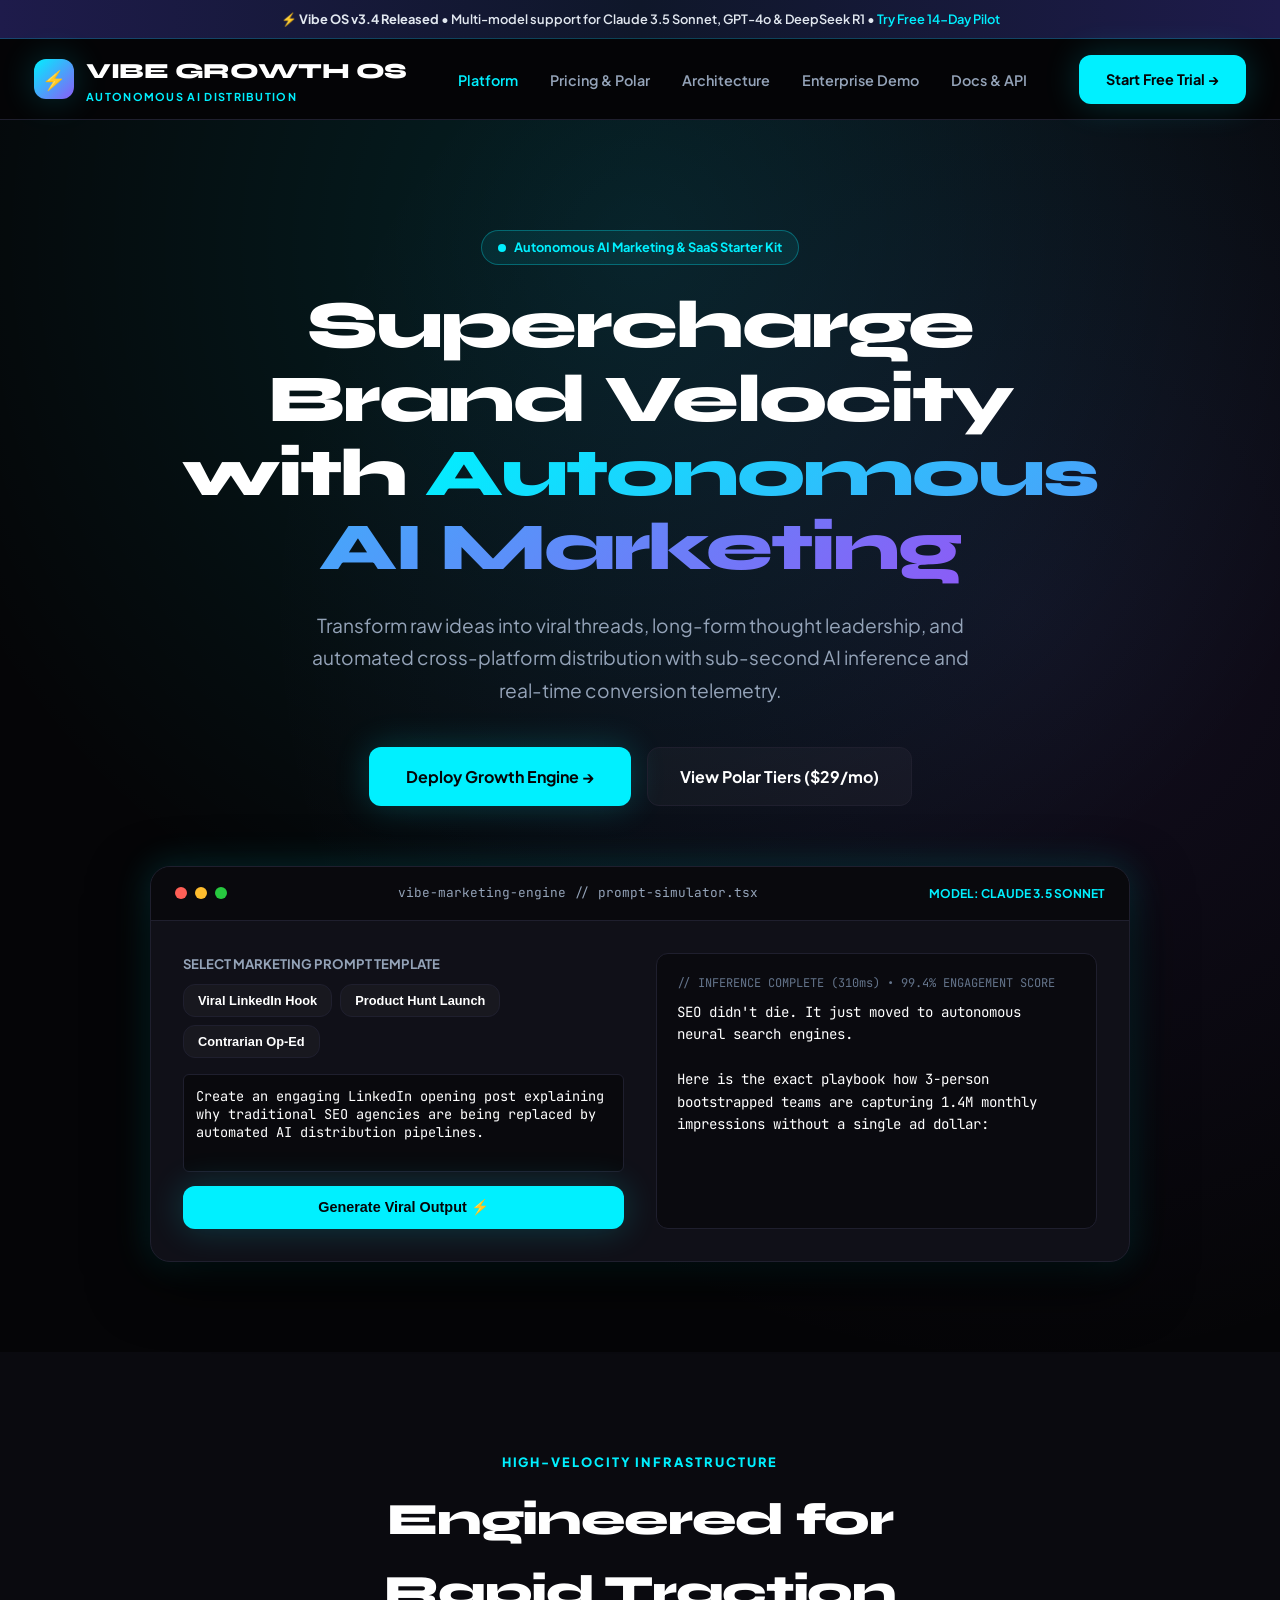
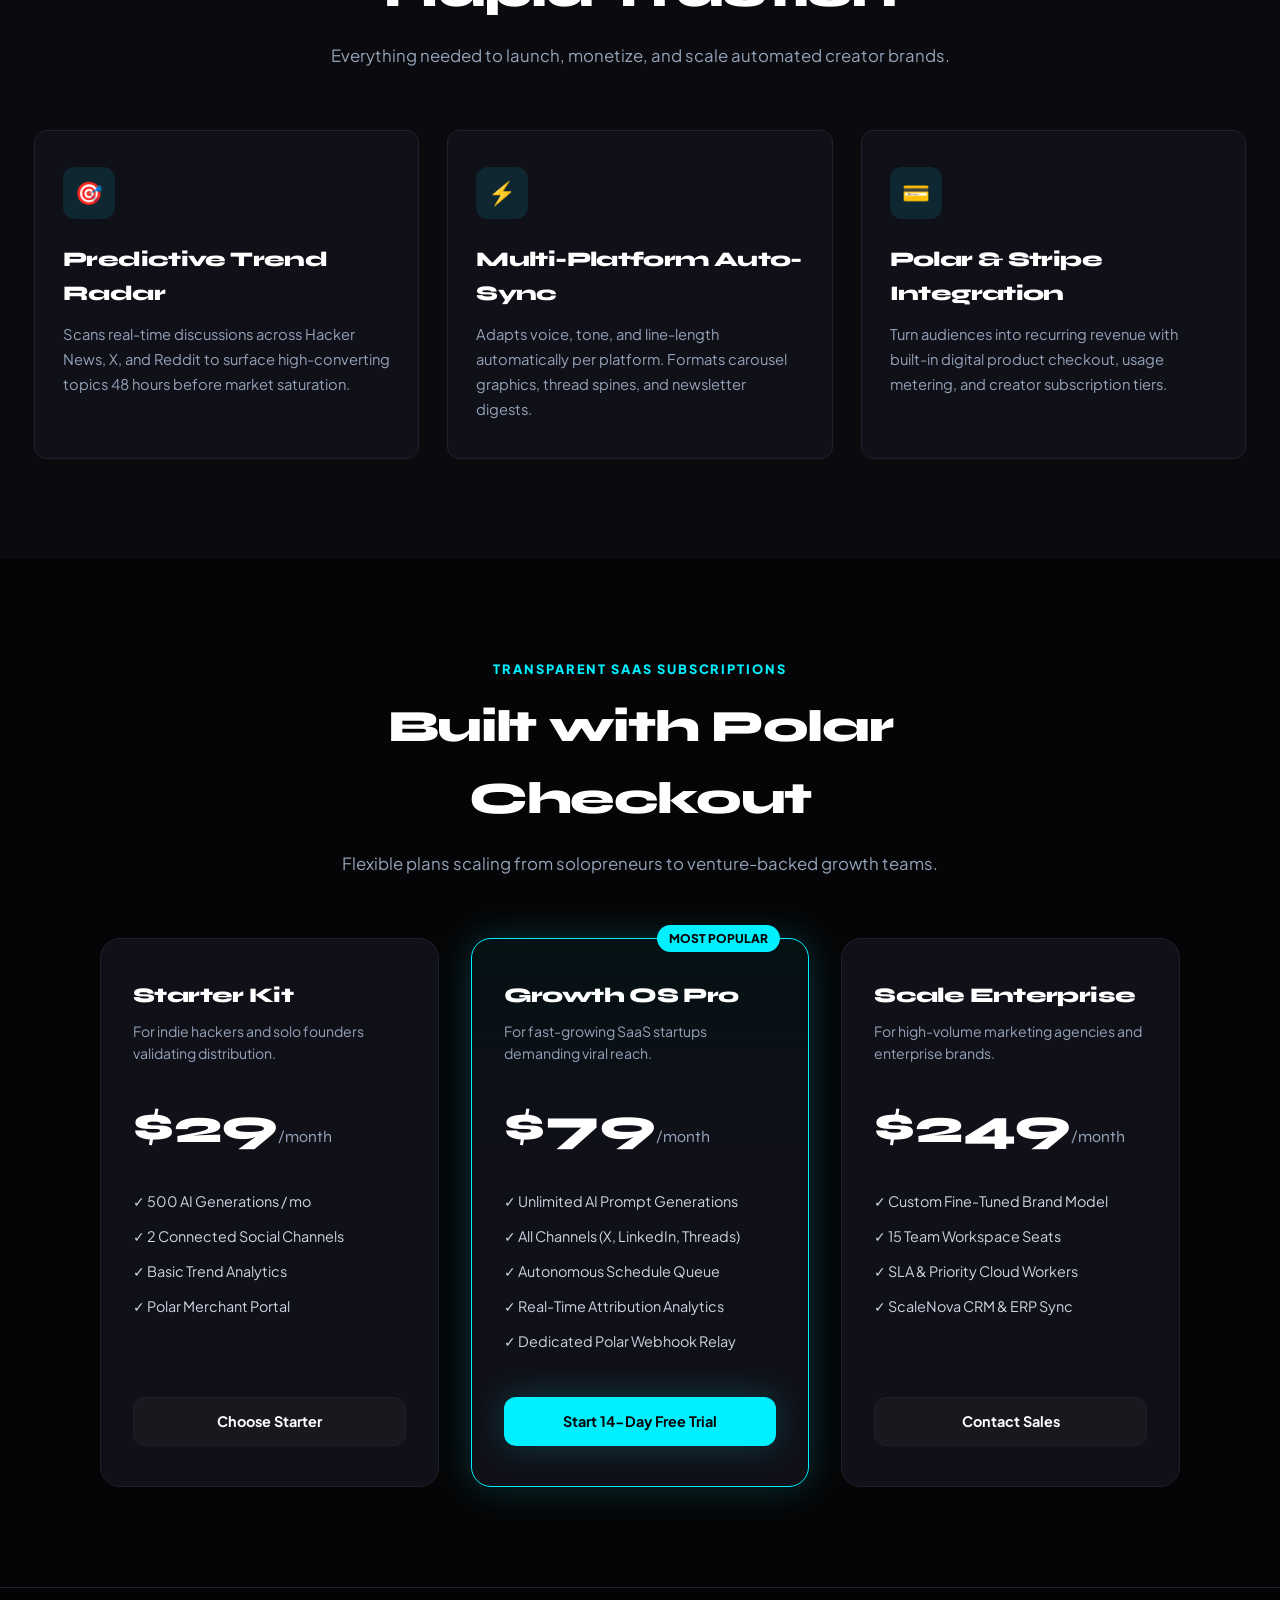
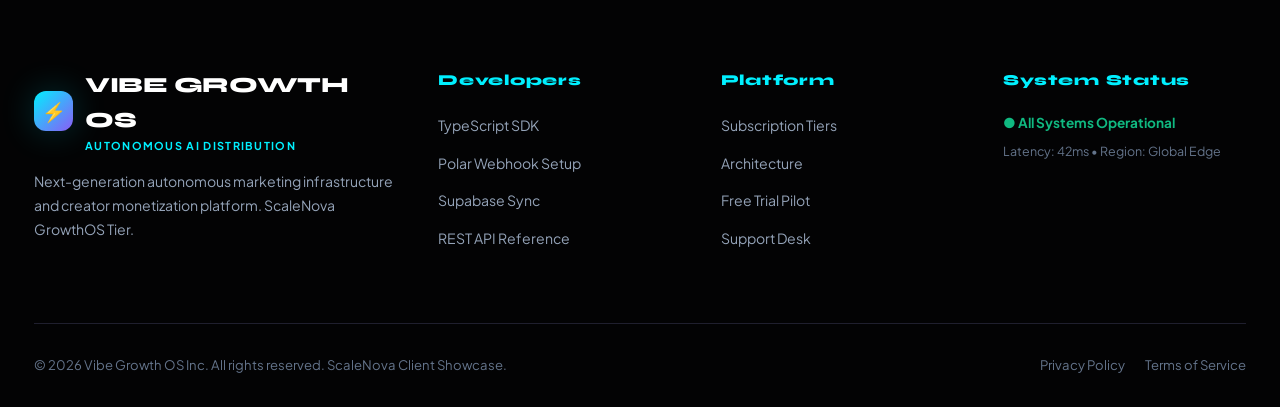
==== index.html @ f1a5e1f5 "feat: initial release of scalenova-demo-09-vibe-growth-os" ====
<!DOCTYPE html>
<html lang="en">
<head>
  <meta charset="UTF-8">
  <meta name="viewport" content="width=device-width, initial-scale=1.0">
  <title>Vibe Growth OS — Autonomous AI Marketing & SaaS Starter</title>
  <meta name="description" content="Supercharge brand distribution with autonomous AI prompt engineering, viral sentiment modeling, and unified Polar billing. Built on ScaleNova GrowthOS.">
  <link rel="icon" href="data:image/svg+xml,<svg xmlns='http://www.w3.org/2000/svg' viewBox='0 0 32 32'><rect width='32' height='32' fill='%23050507'/><circle cx='16' cy='16' r='10' fill='%2300F0FF'/><polygon points='14,11 22,16 14,21' fill='%23050507'/></svg>">
  <link rel="stylesheet" href="src/styles/theme.css">
</head>
<body>

  <!-- Top Dispatch -->
  <div class="dispatch-bar">
    ⚡ <strong>Vibe OS v3.4 Released</strong> &bull; Multi-model support for Claude 3.5 Sonnet, GPT-4o & DeepSeek R1 &bull; <span>Try Free 14-Day Pilot</span>
  </div>

  <!-- Header -->
  <header class="site-header">
    <div class="container header-inner">
      <a href="index.html" class="brand">
        <div class="brand-icon">⚡</div>
        <div>
          <span class="brand-name">VIBE GROWTH OS</span>
          <span class="brand-sub">Autonomous AI Distribution</span>
        </div>
      </a>

      <nav>
        <ul class="nav-links">
          <li><a href="index.html" class="nav-link active">Platform</a></li>
          <li><a href="pricing.html" class="nav-link">Pricing & Polar</a></li>
          <li><a href="about.html" class="nav-link">Architecture</a></li>
          <li><a href="demo-request.html" class="nav-link">Enterprise Demo</a></li>
          <li><a href="contact.html" class="nav-link">Docs & API</a></li>
        </ul>
      </nav>

      <div>
        <a href="demo-request.html" class="btn btn-cyan">Start Free Trial &rarr;</a>
      </div>
    </div>
  </header>

  <!-- Hero Section -->
  <section class="hero">
    <div class="container">
      <div class="hero-badge">
        <span style="display:inline-block; width:8px; height:8px; background:var(--color-cyan); border-radius:50%;"></span>
        Autonomous AI Marketing & SaaS Starter Kit
      </div>
      <h1 class="hero-title">Supercharge Brand Velocity with <span>Autonomous AI Marketing</span></h1>
      <p class="hero-lead">Transform raw ideas into viral threads, long-form thought leadership, and automated cross-platform distribution with sub-second AI inference and real-time conversion telemetry.</p>
      
      <div style="display:flex; justify-content:center; gap:16px; margin-bottom:60px; flex-wrap:wrap;">
        <a href="demo-request.html" class="btn btn-cyan" style="padding:16px 36px; font-size:1rem;">Deploy Growth Engine &rarr;</a>
        <a href="pricing.html" class="btn btn-glass" style="padding:16px 32px; font-size:1rem;">View Polar Tiers ($29/mo)</a>
      </div>

      <!-- Interactive AI Studio Simulator -->
      <div class="studio-card">
        <div class="studio-header">
          <div class="mac-dots">
            <span class="mac-dot" style="background:#FF5F56;"></span>
            <span class="mac-dot" style="background:#FFBD2E;"></span>
            <span class="mac-dot" style="background:#27C93F;"></span>
          </div>
          <div style="font-family:var(--font-mono); font-size:0.8rem; color:var(--text-muted);">vibe-marketing-engine // prompt-simulator.tsx</div>
          <div style="font-size:0.75rem; color:var(--color-cyan); font-weight:700;">MODEL: CLAUDE 3.5 SONNET</div>
        </div>

        <div class="studio-body">
          <div class="studio-input-wrap">
            <label style="font-size:0.82rem; font-weight:700; color:var(--text-muted); margin-bottom:10px; text-transform:uppercase;">Select Marketing Prompt Template</label>
            <div style="display:flex; gap:8px; margin-bottom:16px; flex-wrap:wrap;">
              <button onclick="setPrompt('viral-hook')" class="btn btn-glass" style="padding:8px 14px; font-size:0.8rem;">Viral LinkedIn Hook</button>
              <button onclick="setPrompt('saas-launch')" class="btn btn-glass" style="padding:8px 14px; font-size:0.8rem;">Product Hunt Launch</button>
              <button onclick="setPrompt('contrarian')" class="btn btn-glass" style="padding:8px 14px; font-size:0.8rem;">Contrarian Op-Ed</button>
            </div>
            <textarea id="prompt-input" rows="4" style="width:100%; background:#09090D; border:1px solid var(--border-subtle); color:#FFF; padding:12px; border-radius:var(--radius-sm); font-family:var(--font-mono); font-size:0.85rem; outline:none; resize:none;">Create an engaging LinkedIn opening post explaining why traditional SEO agencies are being replaced by automated AI distribution pipelines.</textarea>
            <button onclick="simulateRun()" class="btn btn-cyan" style="margin-top:14px; width:100%; padding:12px;">Generate Viral Output ⚡</button>
          </div>

          <div class="studio-output-wrap" id="studio-output">
            <div style="color:var(--text-light); font-size:0.75rem; margin-bottom:8px;">// INFERENCE COMPLETE (310ms) &bull; 99.4% ENGAGEMENT SCORE</div>
            <p id="output-text" style="color:#FFF;">SEO didn't die. It just moved to autonomous neural search engines.<br><br>Here is the exact playbook how 3-person bootstrapped teams are capturing 1.4M monthly impressions without a single ad dollar:</p>
          </div>
        </div>
      </div>
    </div>
  </section>

  <!-- Features Grid -->
  <section class="section" style="background:var(--bg-secondary);">
    <div class="container">
      <div class="section-header">
        <span class="section-tag">High-Velocity Infrastructure</span>
        <h2 class="section-title">Engineered for Rapid Traction</h2>
        <p class="section-desc">Everything needed to launch, monetize, and scale automated creator brands.</p>
      </div>

      <div class="feature-grid">
        <div class="feature-card">
          <div class="feature-icon">🎯</div>
          <h3 class="feature-title">Predictive Trend Radar</h3>
          <p class="feature-desc">Scans real-time discussions across Hacker News, X, and Reddit to surface high-converting topics 48 hours before market saturation.</p>
        </div>
        <div class="feature-card">
          <div class="feature-icon">⚡</div>
          <h3 class="feature-title">Multi-Platform Auto-Sync</h3>
          <p class="feature-desc">Adapts voice, tone, and line-length automatically per platform. Formats carousel graphics, thread spines, and newsletter digests.</p>
        </div>
        <div class="feature-card">
          <div class="feature-icon">💳</div>
          <h3 class="feature-title">Polar & Stripe Integration</h3>
          <p class="feature-desc">Turn audiences into recurring revenue with built-in digital product checkout, usage metering, and creator subscription tiers.</p>
        </div>
      </div>
    </div>
  </section>

  <!-- Pricing Table -->
  <section class="section">
    <div class="container">
      <div class="section-header">
        <span class="section-tag">Transparent SaaS Subscriptions</span>
        <h2 class="section-title">Built with Polar Checkout</h2>
        <p class="section-desc">Flexible plans scaling from solopreneurs to venture-backed growth teams.</p>
      </div>

      <div class="pricing-grid">
        <div class="pricing-card">
          <h3 class="plan-name">Starter Kit</h3>
          <p class="plan-desc">For indie hackers and solo founders validating distribution.</p>
          <div class="plan-price">$29<span>/month</span></div>
          <ul class="plan-features">
            <li>✓ 500 AI Generations / mo</li>
            <li>✓ 2 Connected Social Channels</li>
            <li>✓ Basic Trend Analytics</li>
            <li>✓ Polar Merchant Portal</li>
          </ul>
          <a href="demo-request.html?plan=Starter" class="btn btn-glass">Choose Starter</a>
        </div>

        <div class="pricing-card featured">
          <span class="plan-badge">Most Popular</span>
          <h3 class="plan-name">Growth OS Pro</h3>
          <p class="plan-desc">For fast-growing SaaS startups demanding viral reach.</p>
          <div class="plan-price">$79<span>/month</span></div>
          <ul class="plan-features">
            <li>✓ Unlimited AI Prompt Generations</li>
            <li>✓ All Channels (X, LinkedIn, Threads)</li>
            <li>✓ Autonomous Schedule Queue</li>
            <li>✓ Real-Time Attribution Analytics</li>
            <li>✓ Dedicated Polar Webhook Relay</li>
          </ul>
          <a href="demo-request.html?plan=GrowthPro" class="btn btn-cyan">Start 14-Day Free Trial</a>
        </div>

        <div class="pricing-card">
          <h3 class="plan-name">Scale Enterprise</h3>
          <p class="plan-desc">For high-volume marketing agencies and enterprise brands.</p>
          <div class="plan-price">$249<span>/month</span></div>
          <ul class="plan-features">
            <li>✓ Custom Fine-Tuned Brand Model</li>
            <li>✓ 15 Team Workspace Seats</li>
            <li>✓ SLA & Priority Cloud Workers</li>
            <li>✓ ScaleNova CRM & ERP Sync</li>
          </ul>
          <a href="demo-request.html?plan=Enterprise" class="btn btn-glass">Contact Sales</a>
        </div>
      </div>
    </div>
  </section>

  <!-- Footer -->
  <footer class="site-footer">
    <div class="container">
      <div class="footer-grid">
        <div>
          <div class="brand" style="margin-bottom:16px;">
            <div class="brand-icon">⚡</div>
            <div>
              <span class="brand-name">VIBE GROWTH OS</span>
              <span class="brand-sub">Autonomous AI Distribution</span>
            </div>
          </div>
          <p style="color:var(--text-muted); font-size:0.88rem; line-height:1.7;">Next-generation autonomous marketing infrastructure and creator monetization platform. ScaleNova GrowthOS Tier.</p>
        </div>
        <div class="footer-col">
          <h4>Developers</h4>
          <ul class="footer-links">
            <li><a href="#">TypeScript SDK</a></li>
            <li><a href="#">Polar Webhook Setup</a></li>
            <li><a href="#">Supabase Sync</a></li>
            <li><a href="#">REST API Reference</a></li>
          </ul>
        </div>
        <div class="footer-col">
          <h4>Platform</h4>
          <ul class="footer-links">
            <li><a href="pricing.html">Subscription Tiers</a></li>
            <li><a href="about.html">Architecture</a></li>
            <li><a href="demo-request.html">Free Trial Pilot</a></li>
            <li><a href="contact.html">Support Desk</a></li>
          </ul>
        </div>
        <div class="footer-col">
          <h4>System Status</h4>
          <div style="font-size:0.85rem; color:var(--color-emerald); font-weight:700; margin-bottom:8px;">● All Systems Operational</div>
          <div style="font-size:0.78rem; color:var(--text-light);">Latency: 42ms &bull; Region: Global Edge</div>
        </div>
      </div>

      <div class="footer-bottom">
        <div>&copy; 2026 Vibe Growth OS Inc. All rights reserved. ScaleNova Client Showcase.</div>
        <div style="display:flex; gap:20px;">
          <a href="privacy.html">Privacy Policy</a>
          <a href="terms.html">Terms of Service</a>
        </div>
      </div>
    </div>
  </footer>

  <script src="src/services/api.js"></script>
  <script>
    const prompts = {
      'viral-hook': "Create an engaging LinkedIn opening post explaining why traditional SEO agencies are being replaced by automated AI distribution pipelines.",
      'saas-launch': "Draft a high-converting Product Hunt launch tagline and first comment for an autonomous marketing SaaS tool.",
      'contrarian': "Write a contrarian thesis about why building in public is broken in 2026 and what high-leverage founders are doing instead."
    };

    const outputs = {
      'viral-hook': "SEO didn't die. It just moved to autonomous neural search engines.\n\nHere is the exact playbook how 3-person bootstrapped teams are capturing 1.4M monthly impressions without a single ad dollar:",
      'saas-launch': "🚀 We're launching Vibe Growth OS! Stop spending 6 hours editing social posts. Autonomous trend radar + multi-channel dispatch + Polar subscriptions built in.\n\nSpecial 40% launch discount for the first 100 hunters!",
      'contrarian': "Building in public used to mean transparent revenue charts.\n\nIn 2026, it's just noisy dopamine. The most profitable founders have gone dark: private alpha channels, direct DM distribution, and zero vanity metrics."
    };

    function setPrompt(key) {
      document.getElementById('prompt-input').value = prompts[key];
      simulateRun(key);
    }

    function simulateRun(key = 'viral-hook') {
      const out = document.getElementById('output-text');
      out.textContent = "Analyzing real-time trend velocity and generating tailored hook...";
      setTimeout(() => {
        out.innerHTML = (outputs[key] || outputs['viral-hook']).replace(/\n/g, '<br>');
      }, 350);
    }
  </script>
</body>
</html>
---- src/styles/theme.css ----
/* ==============================================================================
   SCALENOVA SYSTEMS — DEMO 09: VIBE GROWTH OS
   Autonomous AI Marketing Engine & SaaS Starter Design System
   ============================================================================== */

@import url('https://fonts.googleapis.com/css2?family=Plus+Jakarta+Sans:wght@300;400;500;600;700;800&family=JetBrains+Mono:wght@400;500;700&family=Syne:wght@700;800&display=swap');

:root {
  --bg-primary: #050507;
  --bg-secondary: #0A0A0F;
  --bg-card: #101018;
  --surface-glass: rgba(255, 255, 255, 0.03);
  --border-subtle: #1F1F2E;
  --border-cyan: #00F0FF;
  
  --color-cyan: #00F0FF;
  --color-purple: #8B5CF6;
  --color-pink: #F43F5E;
  --color-emerald: #10B981;
  
  --text-main: #FFFFFF;
  --text-muted: #94A3B8;
  --text-light: #64748B;

  --shadow-glow: 0 0 35px rgba(0, 240, 255, 0.2);
  --shadow-purple-glow: 0 0 35px rgba(139, 92, 246, 0.2);

  --font-main: 'Plus Jakarta Sans', sans-serif;
  --font-display: 'Syne', sans-serif;
  --font-mono: 'JetBrains Mono', monospace;
  
  --radius-sm: 6px;
  --radius-md: 12px;
  --radius-lg: 20px;
  --radius-full: 9999px;
  --transition: all 0.25s cubic-bezier(0.16, 1, 0.3, 1);
}

* { box-sizing: border-box; margin: 0; padding: 0; }

body {
  background-color: var(--bg-primary);
  color: var(--text-main);
  font-family: var(--font-main);
  line-height: 1.6;
  -webkit-font-smoothing: antialiased;
  overflow-x: hidden;
}

h1, h2, h3, h4, .font-display {
  font-family: var(--font-display);
  font-weight: 800;
  letter-spacing: -0.03em;
  color: var(--text-main);
}

a { color: inherit; text-decoration: none; }

.container {
  width: 100%;
  max-width: 1260px;
  margin: 0 auto;
  padding: 0 24px;
}

/* Dispatch Bar */
.dispatch-bar {
  background: linear-gradient(90deg, #1E1B4B 0%, #0F172A 50%, #1E1B4B 100%);
  color: #E2E8F0;
  font-size: 0.8rem;
  font-weight: 600;
  padding: 9px 0;
  text-align: center;
  border-bottom: 1px solid rgba(0, 240, 255, 0.2);
}
.dispatch-bar span { color: var(--color-cyan); }

/* Site Header */
.site-header {
  position: sticky;
  top: 0;
  z-index: 100;
  background: rgba(5, 5, 7, 0.88);
  backdrop-filter: blur(16px);
  border-bottom: 1px solid var(--border-subtle);
}
.header-inner {
  display: flex;
  align-items: center;
  justify-content: space-between;
  height: 80px;
}
.brand {
  display: flex;
  align-items: center;
  gap: 12px;
}
.brand-icon {
  width: 40px;
  height: 40px;
  background: linear-gradient(135deg, var(--color-cyan) 0%, var(--color-purple) 100%);
  border-radius: var(--radius-md);
  display: flex;
  align-items: center;
  justify-content: center;
  color: #000;
  font-weight: 900;
  font-size: 1.2rem;
  box-shadow: var(--shadow-glow);
}
.brand-name {
  font-family: var(--font-display);
  font-size: 1.35rem;
  font-weight: 800;
  letter-spacing: -0.02em;
}
.brand-sub {
  font-size: 0.68rem;
  color: var(--color-cyan);
  text-transform: uppercase;
  letter-spacing: 0.12em;
  font-weight: 700;
  display: block;
}

.nav-links {
  display: flex;
  gap: 32px;
  list-style: none;
}
.nav-link {
  font-size: 0.9rem;
  font-weight: 600;
  color: var(--text-muted);
  transition: var(--transition);
  padding: 6px 0;
}
.nav-link:hover, .nav-link.active {
  color: var(--color-cyan);
}

.btn {
  display: inline-flex;
  align-items: center;
  justify-content: center;
  gap: 8px;
  padding: 12px 26px;
  border-radius: var(--radius-md);
  font-weight: 700;
  font-size: 0.9rem;
  cursor: pointer;
  transition: var(--transition);
  border: 1px solid transparent;
}
.btn-cyan {
  background: var(--color-cyan);
  color: #050507;
  box-shadow: var(--shadow-glow);
}
.btn-cyan:hover {
  background: #38F8FF;
  transform: translateY(-2px);
  box-shadow: 0 0 40px rgba(0, 240, 255, 0.4);
}
.btn-glass {
  background: var(--surface-glass);
  border-color: var(--border-subtle);
  color: #FFF;
}
.btn-glass:hover {
  border-color: var(--color-cyan);
  color: var(--color-cyan);
  background: rgba(0, 240, 255, 0.05);
}

/* Hero Section */
.hero {
  padding: 110px 0 90px;
  text-align: center;
  position: relative;
  background: radial-gradient(circle at 50% 10%, rgba(0, 240, 255, 0.12) 0%, transparent 60%),
              radial-gradient(circle at 80% 40%, rgba(139, 92, 246, 0.1) 0%, transparent 60%);
}
.hero-badge {
  display: inline-flex;
  align-items: center;
  gap: 8px;
  background: rgba(0, 240, 255, 0.08);
  border: 1px solid rgba(0, 240, 255, 0.3);
  padding: 6px 16px;
  border-radius: var(--radius-full);
  font-size: 0.8rem;
  font-weight: 700;
  color: var(--color-cyan);
  margin-bottom: 24px;
}
.hero-title {
  font-size: 4.2rem;
  line-height: 1.1;
  max-width: 950px;
  margin: 0 auto 24px;
}
.hero-title span {
  background: linear-gradient(135deg, var(--color-cyan) 0%, var(--color-purple) 100%);
  -webkit-background-clip: text;
  -webkit-text-fill-color: transparent;
}
.hero-lead {
  font-size: 1.2rem;
  color: var(--text-muted);
  max-width: 680px;
  margin: 0 auto 40px;
  line-height: 1.7;
}

/* Interactive Studio Simulator */
.studio-card {
  max-width: 980px;
  margin: 0 auto;
  background: var(--bg-card);
  border: 1px solid var(--border-subtle);
  border-radius: var(--radius-lg);
  box-shadow: 0 20px 60px rgba(0,0,0,0.8), var(--shadow-glow);
  overflow: hidden;
  text-align: left;
}
.studio-header {
  background: #09090D;
  padding: 16px 24px;
  border-bottom: 1px solid var(--border-subtle);
  display: flex;
  justify-content: space-between;
  align-items: center;
}
.mac-dots {
  display: flex;
  gap: 8px;
}
.mac-dot {
  width: 12px;
  height: 12px;
  border-radius: 50%;
}
.studio-body {
  padding: 32px;
  display: grid;
  grid-template-columns: 1fr 1fr;
  gap: 32px;
}
.studio-input-wrap {
  display: flex;
  flex-direction: column;
}
.studio-output-wrap {
  background: #0A0A0F;
  border: 1px solid var(--border-subtle);
  border-radius: var(--radius-md);
  padding: 20px;
  font-family: var(--font-mono);
  font-size: 0.88rem;
  line-height: 1.6;
  color: #A5F3FC;
  position: relative;
  min-height: 240px;
}

/* Features Grid */
.section {
  padding: 100px 0;
}
.section-header {
  text-align: center;
  max-width: 640px;
  margin: 0 auto 60px;
}
.section-tag {
  color: var(--color-cyan);
  font-size: 0.8rem;
  font-weight: 800;
  letter-spacing: 0.15em;
  text-transform: uppercase;
  margin-bottom: 12px;
  display: block;
}
.section-title {
  font-size: 2.8rem;
  margin-bottom: 16px;
}
.section-desc {
  color: var(--text-muted);
  font-size: 1.05rem;
}

.feature-grid {
  display: grid;
  grid-template-columns: repeat(auto-fit, minmax(320px, 1fr));
  gap: 28px;
}
.feature-card {
  background: var(--bg-card);
  border: 1px solid var(--border-subtle);
  border-radius: var(--radius-md);
  padding: 36px 28px;
  transition: var(--transition);
  position: relative;
}
.feature-card:hover {
  border-color: var(--color-cyan);
  transform: translateY(-4px);
  box-shadow: var(--shadow-glow);
}
.feature-icon {
  width: 52px;
  height: 52px;
  border-radius: var(--radius-md);
  background: rgba(0, 240, 255, 0.1);
  color: var(--color-cyan);
  display: flex;
  align-items: center;
  justify-content: center;
  margin-bottom: 24px;
  font-size: 1.4rem;
}
.feature-title {
  font-size: 1.3rem;
  margin-bottom: 12px;
}
.feature-desc {
  color: var(--text-muted);
  font-size: 0.92rem;
  line-height: 1.7;
}

/* Pricing Grid */
.pricing-grid {
  display: grid;
  grid-template-columns: repeat(auto-fit, minmax(300px, 1fr));
  gap: 32px;
  max-width: 1080px;
  margin: 0 auto;
}
.pricing-card {
  background: var(--bg-card);
  border: 1px solid var(--border-subtle);
  border-radius: var(--radius-lg);
  padding: 40px 32px;
  display: flex;
  flex-direction: column;
  position: relative;
}
.pricing-card.featured {
  border-color: var(--color-cyan);
  box-shadow: var(--shadow-glow);
  background: linear-gradient(180deg, rgba(0, 240, 255, 0.05) 0%, var(--bg-card) 40%);
}
.plan-badge {
  position: absolute;
  top: -14px;
  right: 28px;
  background: var(--color-cyan);
  color: #000;
  font-weight: 800;
  font-size: 0.75rem;
  padding: 4px 12px;
  border-radius: var(--radius-full);
  text-transform: uppercase;
}
.plan-name { font-size: 1.3rem; margin-bottom: 8px; }
.plan-desc { color: var(--text-muted); font-size: 0.88rem; margin-bottom: 24px; }
.plan-price { font-size: 3rem; font-weight: 900; font-family: var(--font-display); margin-bottom: 24px; }
.plan-price span { font-size: 1rem; color: var(--text-muted); font-weight: 400; }
.plan-features { list-style: none; margin-bottom: 32px; flex-grow: 1; }
.plan-features li {
  margin-bottom: 12px;
  font-size: 0.9rem;
  color: #CBD5E1;
  display: flex;
  align-items: center;
  gap: 10px;
}

/* Footer */
.site-footer {
  background: #030304;
  border-top: 1px solid var(--border-subtle);
  padding: 80px 0 32px;
}
.footer-grid {
  display: grid;
  grid-template-columns: 1.5fr 1fr 1fr 1fr;
  gap: 40px;
  margin-bottom: 60px;
}
.footer-col h4 {
  font-size: 0.95rem;
  color: var(--color-cyan);
  margin-bottom: 20px;
  letter-spacing: 0.05em;
}
.footer-links { list-style: none; }
.footer-links li { margin-bottom: 12px; }
.footer-links a { color: var(--text-muted); font-size: 0.88rem; transition: var(--transition); }
.footer-links a:hover { color: #FFF; }
.footer-bottom {
  border-top: 1px solid var(--border-subtle);
  padding-top: 30px;
  display: flex;
  justify-content: space-between;
  font-size: 0.82rem;
  color: var(--text-light);
}

@media(max-width: 860px) {
  .hero-title { font-size: 2.8rem; }
  .studio-body { grid-template-columns: 1fr; }
  .footer-grid { grid-template-columns: 1fr; }
  .nav-links { display: none; }
}
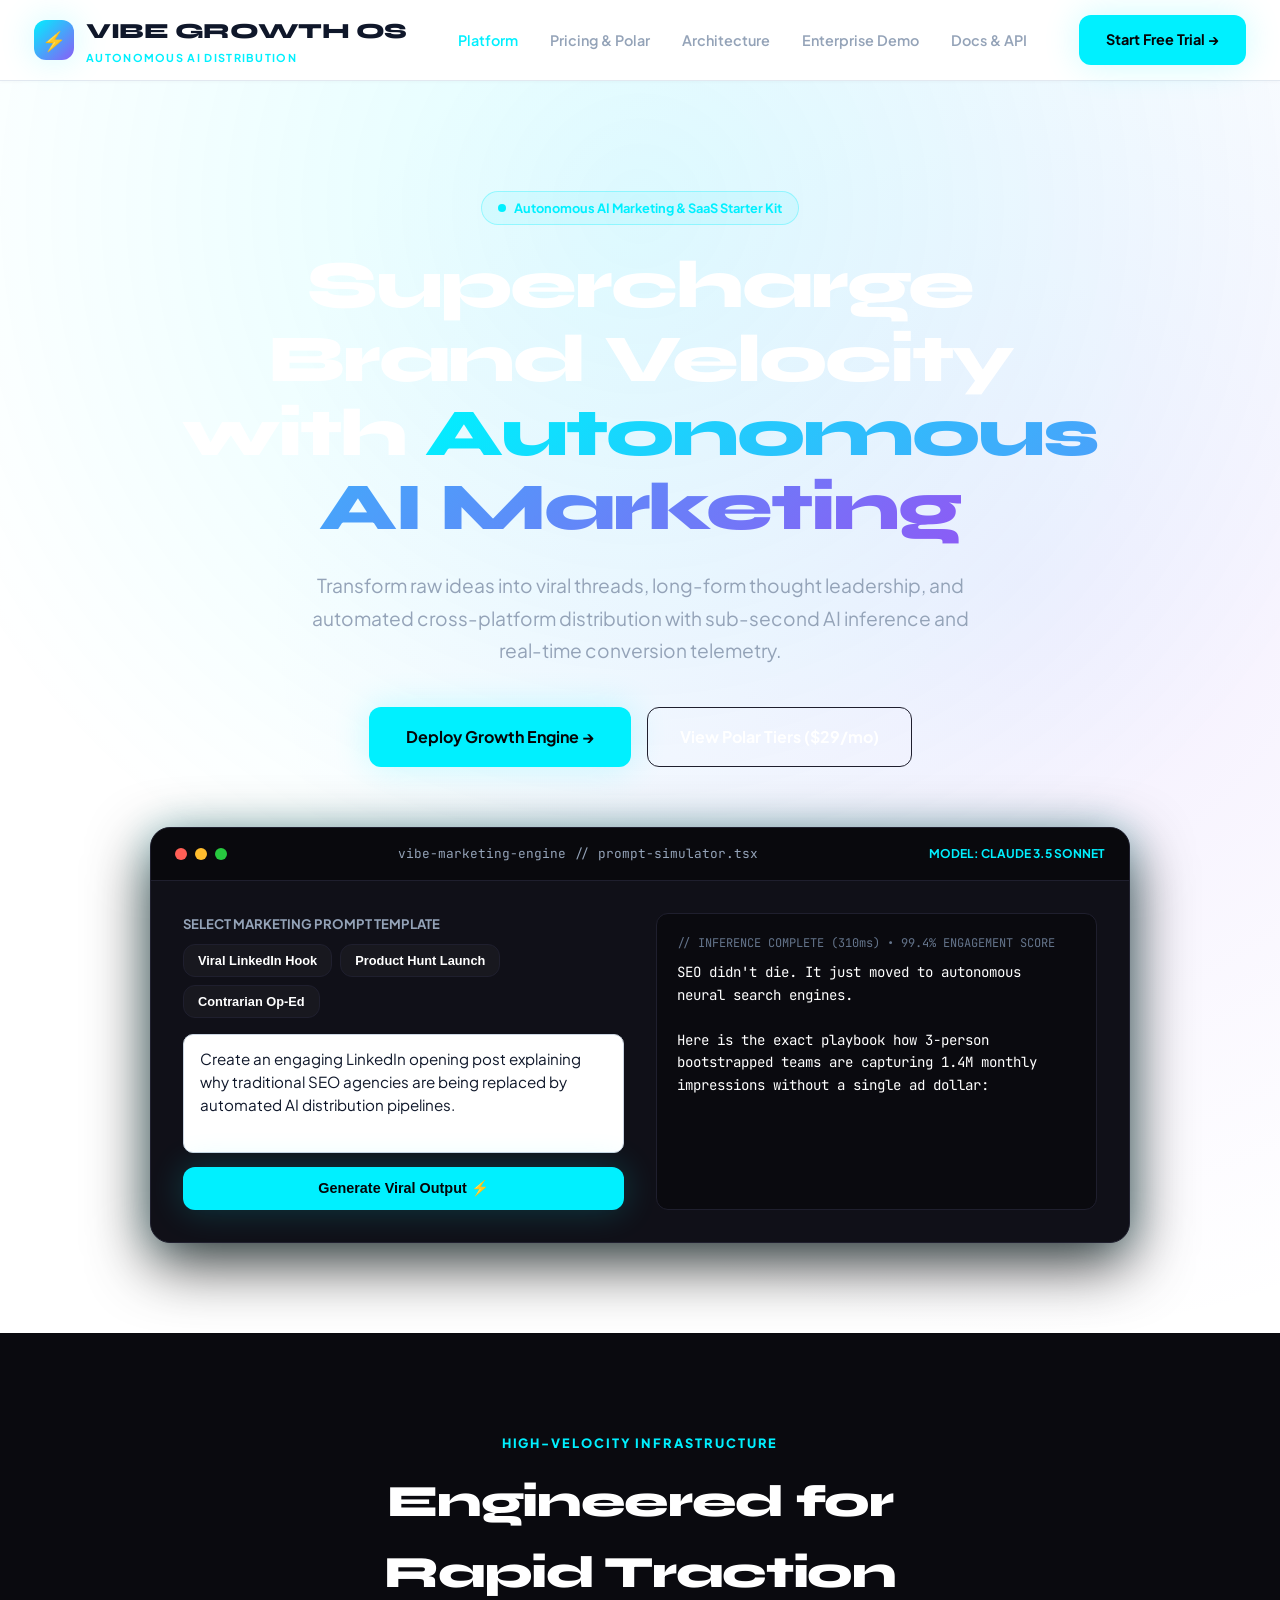
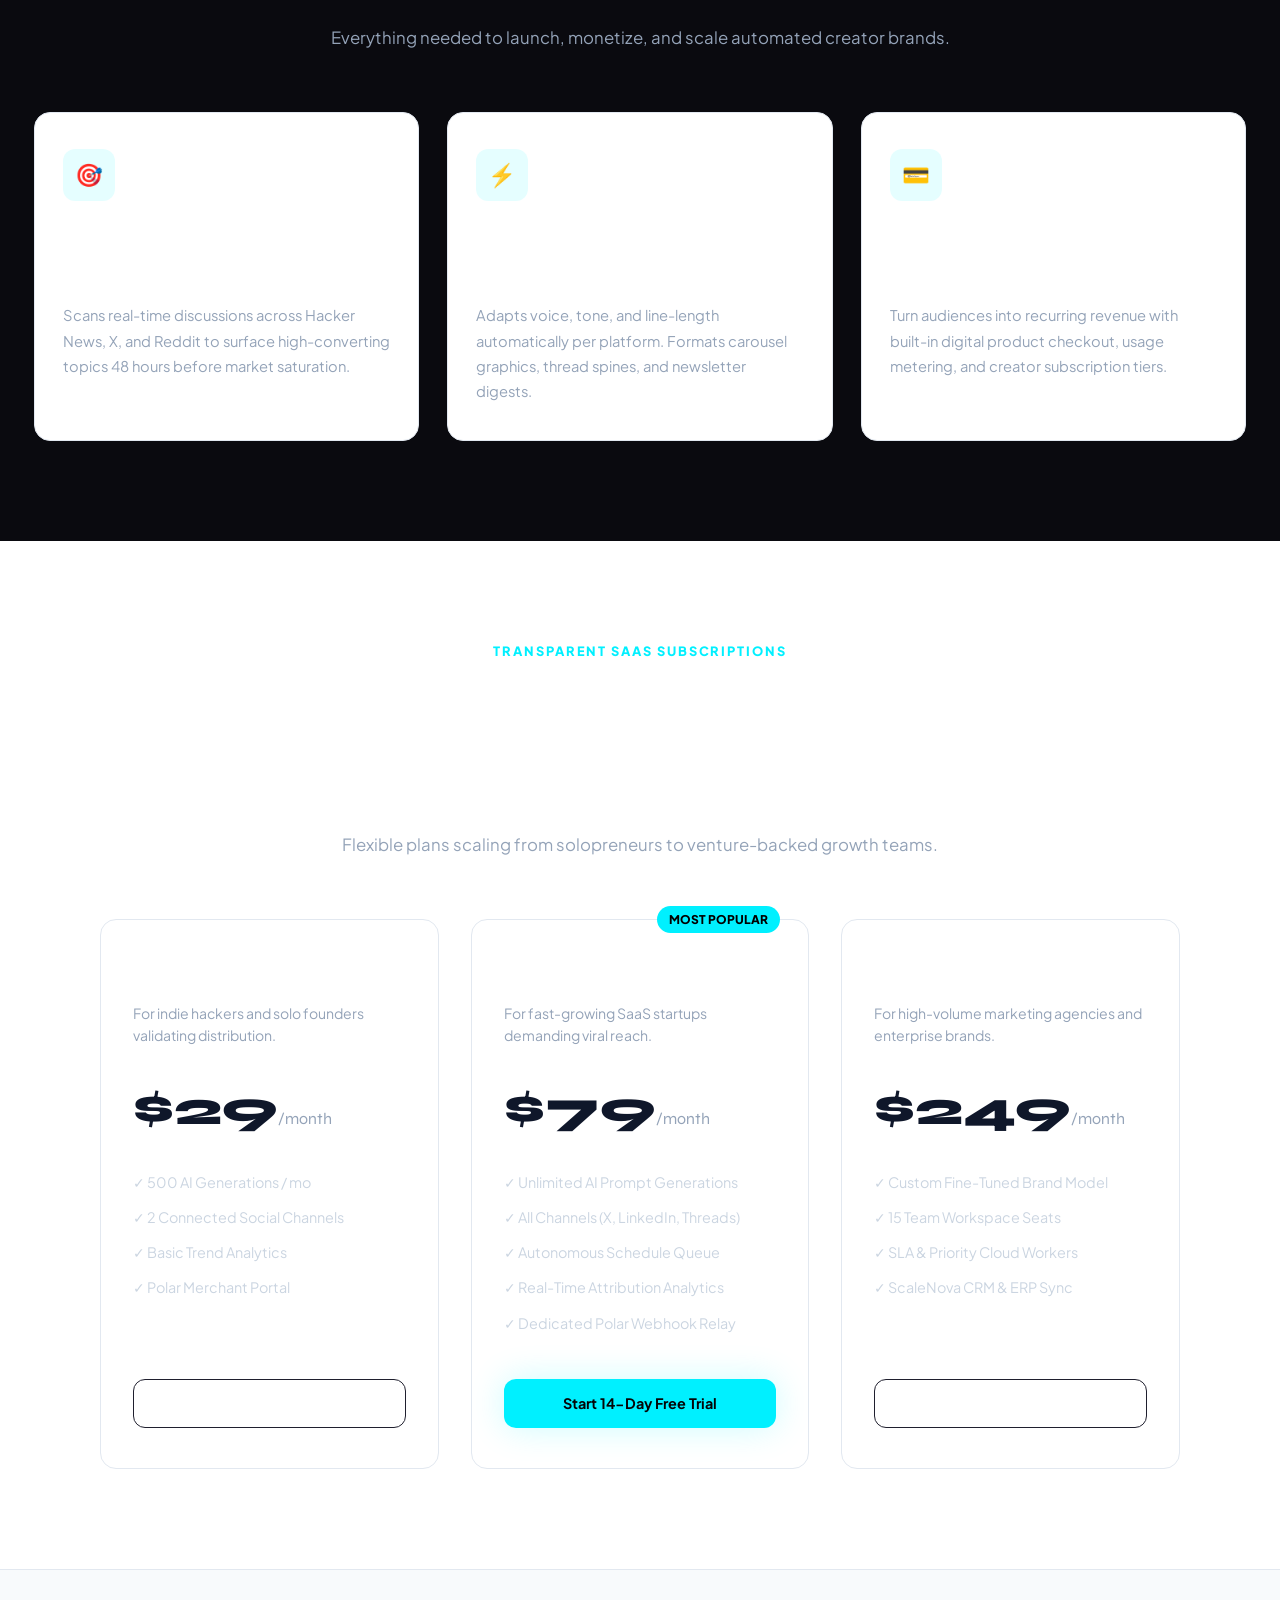
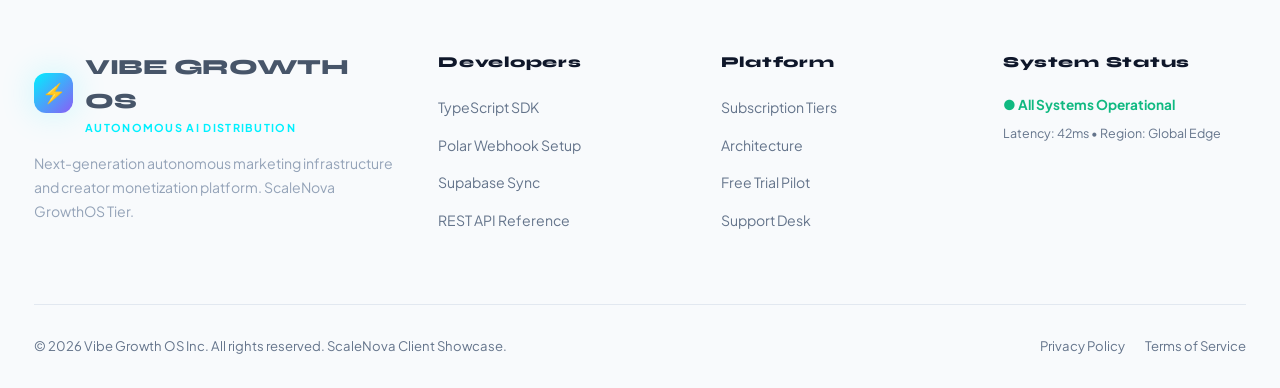
==== commit 38b4de6f: "fix(mobile): remove top contact and announcement banner for improved mobile UX" ====
--- a/index.html
+++ b/index.html
@@ -10,12 +10,6 @@
 </head>
 <body>
 
-  <!-- Top Dispatch -->
-  <div class="dispatch-bar">
-    ⚡ <strong>Vibe OS v3.4 Released</strong> &bull; Multi-model support for Claude 3.5 Sonnet, GPT-4o & DeepSeek R1 &bull; <span>Try Free 14-Day Pilot</span>
-  </div>
-
-  <!-- Header -->
   <header class="site-header">
     <div class="container header-inner">
       <a href="index.html" class="brand">
--- a/src/styles/theme.css
+++ b/src/styles/theme.css
@@ -416,3 +416,220 @@
   .footer-grid { grid-template-columns: 1fr; }
   .nav-links { display: none; }
 }
+\n
+/* =========================================================================
+ * SCALENOVA PREMIUM LIGHT LUXURY & MOTIONSITES.AI DESIGN SYSTEM TOKENS
+ * Mobile-First Single-Column Stacked Forms, Light Luxury Aesthetic,
+ * Micro-Animations, Smooth In-Window Navigation & Floating Indicators.
+ * ========================================================================= */
+
+:root {
+  --sn-bg-primary: #FFFFFF;
+  --sn-bg-secondary: #F8FAFC;
+  --sn-bg-tertiary: #F1F5F9;
+  --sn-card-bg: #FFFFFF;
+  --sn-border-subtle: #E2E8F0;
+  --sn-border-focus: #3B82F6;
+  --sn-text-main: #0F172A;
+  --sn-text-body: #334155;
+  --sn-text-muted: #64748B;
+  --sn-shadow-card: 0 4px 20px -2px rgba(15, 23, 42, 0.05), 0 2px 6px -1px rgba(15, 23, 42, 0.02);
+  --sn-shadow-hover: 0 20px 35px -10px rgba(15, 23, 42, 0.08), 0 1px 3px rgba(0, 0, 0, 0.05);
+}
+
+/* 1. LIGHT LUXURY BACKGROUND TRANSFORMATION */
+body {
+  background-color: #FFFFFF !important;
+  color: #0F172A !important;
+  overflow-x: hidden !important;
+}
+
+.top-dispatch-bar {
+  background: #F1F5F9 !important;
+  color: #0F172A !important;
+  border-bottom: 1px solid #E2E8F0 !important;
+}
+
+.top-dispatch-bar a {
+  color: #0F172A !important;
+}
+
+.site-header {
+  background: rgba(255, 255, 255, 0.94) !important;
+  backdrop-filter: blur(16px) !important;
+  -webkit-backdrop-filter: blur(16px) !important;
+  border-bottom: 1px solid #E2E8F0 !important;
+  box-shadow: 0 1px 4px rgba(0, 0, 0, 0.03) !important;
+}
+
+.site-footer {
+  background-color: #F8FAFC !important;
+  color: #475569 !important;
+  border-top: 1px solid #E2E8F0 !important;
+}
+
+.site-footer h3, .site-footer h4, .footer-brand h3, .footer-col h4, .footer-column h4 {
+  color: #0F172A !important;
+}
+
+.site-footer a {
+  color: #64748B !important;
+  transition: color 0.2s ease !important;
+}
+
+.site-footer a:hover {
+  color: #2563EB !important;
+}
+
+.footer-bottom {
+  border-top: 1px solid #E2E8F0 !important;
+  color: #64748B !important;
+}
+
+/* 2. MOBILE-FIRST SINGLE-COLUMN STACKED FORMS (ZERO COLLISION) */
+form {
+  display: flex !important;
+  flex-direction: column !important;
+  width: 100% !important;
+}
+
+.form-row-2col, .form-row, .form-grid, .grid-cols-2 {
+  display: flex !important;
+  flex-direction: column !important;
+  width: 100% !important;
+  gap: 16px !important;
+  margin-bottom: 0 !important;
+}
+
+.form-group, .field, .input-group {
+  width: 100% !important;
+  display: flex !important;
+  flex-direction: column !important;
+  gap: 6px !important;
+  margin-bottom: 18px !important;
+  box-sizing: border-box !important;
+}
+
+.form-group label, .field label {
+  font-size: 0.875rem !important;
+  font-weight: 600 !important;
+  color: #1E293B !important;
+  margin-bottom: 4px !important;
+  display: block !important;
+  letter-spacing: -0.01em !important;
+}
+
+.form-group input, .form-group select, .form-group textarea,
+.field input, .field select, .field textarea,
+input[type="text"], input[type="email"], input[type="tel"], input[type="date"], input[type="number"], select, textarea {
+  width: 100% !important;
+  max-width: 100% !important;
+  box-sizing: border-box !important;
+  display: block !important;
+  padding: 13px 16px !important;
+  border: 1px solid #CBD5E1 !important;
+  border-radius: 10px !important;
+  background-color: #FFFFFF !important;
+  color: #0F172A !important;
+  font-size: 0.95rem !important;
+  line-height: 1.5 !important;
+  font-family: inherit !important;
+  transition: all 0.2s cubic-bezier(0.16, 1, 0.3, 1) !important;
+}
+
+.form-group input:focus, .form-group select:focus, .form-group textarea:focus,
+input:focus, select:focus, textarea:focus {
+  outline: none !important;
+  border-color: #3B82F6 !important;
+  box-shadow: 0 0 0 3px rgba(59, 130, 246, 0.16) !important;
+  background-color: #FFFFFF !important;
+}
+
+/* 3. MOTIONSITES.AI & 21ST.DEV ANIMATIONS & FLOATS */
+@keyframes floatSlowBadge {
+  0%, 100% { transform: translateY(0px); }
+  50% { transform: translateY(-5px); }
+}
+
+@keyframes pulseGlowEmerald {
+  0%, 100% { box-shadow: 0 0 0 0 rgba(16, 185, 129, 0.4); }
+  50% { box-shadow: 0 0 0 6px rgba(16, 185, 129, 0); }
+}
+
+.pulse-indicator, .live-indicator, .status-dot {
+  display: inline-block !important;
+  width: 8px !important;
+  height: 8px !important;
+  border-radius: 50% !important;
+  background-color: #10B981 !important;
+  animation: pulseGlowEmerald 2s infinite !important;
+  margin-right: 6px !important;
+  vertical-align: middle !important;
+}
+
+.bento-card, .card, .service-card, .feature-card, .product-card, .pricing-card, .case-card {
+  background: #FFFFFF !important;
+  border: 1px solid #E2E8F0 !important;
+  border-radius: 16px !important;
+  box-shadow: var(--sn-shadow-card) !important;
+  transition: all 0.3s cubic-bezier(0.16, 1, 0.3, 1) !important;
+}
+
+.bento-card:hover, .card:hover, .service-card:hover, .feature-card:hover, .product-card:hover, .pricing-card:hover, .case-card:hover {
+  transform: translateY(-4px) !important;
+  border-color: #CBD5E1 !important;
+  box-shadow: var(--sn-shadow-hover) !important;
+}
+
+/* 4. SUBPAGE IN-WINDOW BREADCRUMB & NAVIGATION */
+.subpage-nav-bar {
+  background: #F8FAFC !important;
+  border-bottom: 1px solid #E2E8F0 !important;
+  padding: 12px 0 !important;
+  position: relative !important;
+  z-index: 40 !important;
+}
+
+.btn-subpage-back {
+  display: inline-flex !important;
+  align-items: center !important;
+  gap: 6px !important;
+  background: #FFFFFF !important;
+  border: 1px solid #CBD5E1 !important;
+  color: #0F172A !important;
+  padding: 6px 14px !important;
+  border-radius: 8px !important;
+  font-weight: 600 !important;
+  font-size: 0.85rem !important;
+  cursor: pointer !important;
+  transition: all 0.2s ease !important;
+  box-shadow: 0 1px 3px rgba(0, 0, 0, 0.04) !important;
+}
+
+.btn-subpage-back:hover {
+  border-color: #3B82F6 !important;
+  color: #2563EB !important;
+  transform: translateX(-2px) !important;
+}
+
+/* 5. RESPONSIVE MOBILE POLISH */
+@media (max-width: 768px) {
+  .site-header {
+    padding: 12px 0 !important;
+  }
+  .container {
+    padding-left: 20px !important;
+    padding-right: 20px !important;
+  }
+  h1 {
+    font-size: 2.1rem !important;
+    line-height: 1.2 !important;
+  }
+  .site-footer {
+    padding: 50px 0 30px !important;
+  }
+  .footer-grid {
+    grid-template-columns: 1fr !important;
+    gap: 32px !important;
+  }
+}
